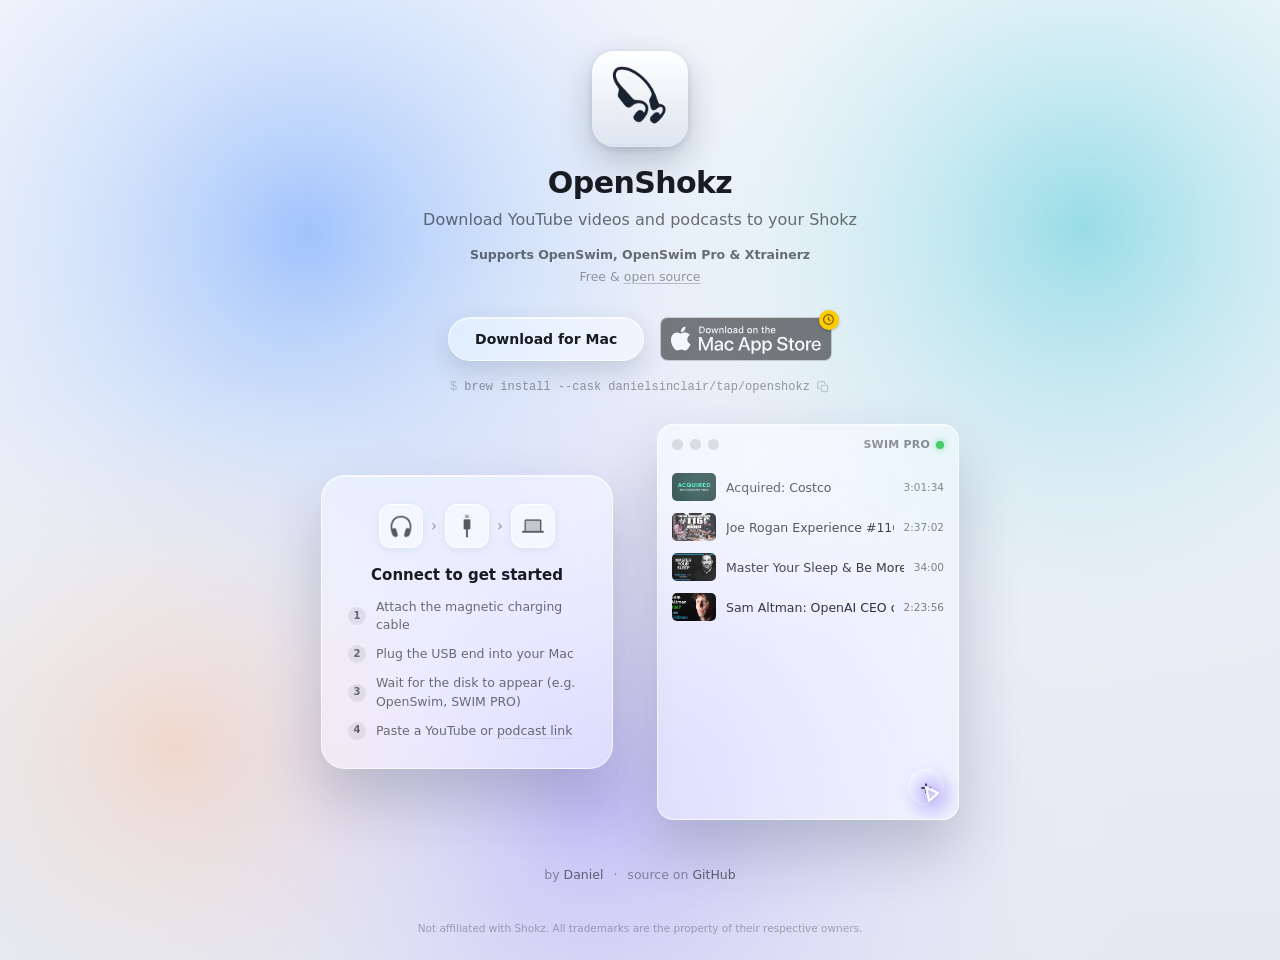
==== site/index.html @ 8e251806 "Initial commit" ====
<!DOCTYPE html>
<html lang="en">
<head>
  <meta charset="utf-8">
  <meta name="viewport" content="width=device-width, initial-scale=1">
  <title>OpenShokz — Download YouTube videos and podcasts to your Shokz</title>
  <meta name="description" content="Free, open-source Mac app that downloads YouTube videos and podcasts as audio and copies them to Shokz OpenSwim, OpenSwim Pro, and Xtrainerz swimming headphones over USB.">
  <link rel="canonical" href="https://danielsinclair.github.io/openshokz/">
  <meta name="theme-color" content="#eef1f6">
  <link rel="icon" type="image/png" href="assets/favicon-light.png" media="(prefers-color-scheme: light)">
  <link rel="icon" type="image/png" href="assets/favicon-dark.png" media="(prefers-color-scheme: dark)">
  <link rel="icon" type="image/png" href="assets/favicon.png">
  <link rel="apple-touch-icon" href="assets/icon-light.png">
  <meta property="og:type" content="website">
  <meta property="og:site_name" content="OpenShokz">
  <meta property="og:url" content="https://danielsinclair.github.io/openshokz/">
  <meta property="og:title" content="OpenShokz — YouTube and podcasts on your Shokz">
  <meta property="og:description" content="Download YouTube videos and podcasts to your Shokz swim headphones. Free and open source for macOS.">
  <meta property="og:image" content="https://danielsinclair.github.io/openshokz/assets/og.png">
  <meta property="og:image:width" content="1200">
  <meta property="og:image:height" content="630">
  <meta name="twitter:card" content="summary_large_image">
  <meta name="twitter:title" content="OpenShokz — YouTube and podcasts on your Shokz">
  <meta name="twitter:description" content="Download YouTube videos and podcasts to your Shokz swim headphones. Free and open source for macOS.">
  <meta name="twitter:image" content="https://danielsinclair.github.io/openshokz/assets/og.png">
  <meta name="twitter:creator" content="@_DanielSinclair">
  <link rel="stylesheet" href="styles.css">
  <script type="application/ld+json">
  {
    "@context": "https://schema.org",
    "@type": "SoftwareApplication",
    "name": "OpenShokz",
    "operatingSystem": "macOS",
    "applicationCategory": "MultimediaApplication",
    "description": "Download YouTube videos and podcasts as audio to Shokz OpenSwim, OpenSwim Pro, and Xtrainerz swimming headphones.",
    "url": "https://danielsinclair.github.io/openshokz/",
    "downloadUrl": "https://github.com/DanielSinclair/openshokz/releases/latest",
    "offers": { "@type": "Offer", "price": "0", "priceCurrency": "USD" },
    "author": {
      "@type": "Person",
      "name": "Daniel Sinclair",
      "url": "https://danielsinclair.me"
    }
  }
  </script>
</head>
<body>
  <canvas id="bg" aria-hidden="true"></canvas>
  <canvas id="fx" aria-hidden="true"></canvas>

  <div class="fold">
  <main>
    <header>
      <picture>
        <source srcset="assets/icon.png" media="(prefers-color-scheme: dark)">
        <img class="icon" src="assets/icon-light.png" alt="" width="96" height="96">
      </picture>
      <h1>OpenShokz</h1>
      <p class="tagline">Download YouTube videos and&nbsp;podcasts<br class="br-mobile"> to your&nbsp;Shokz</p>
      <p class="subline subline-models">Supports OpenSwim, OpenSwim&nbsp;Pro &amp; Xtrainerz</p>
      <p class="subline">Free &amp; <a href="https://github.com/DanielSinclair/openshokz">open&nbsp;source</a></p>
    </header>

    <nav class="actions" aria-label="Get OpenShokz">
      <span class="action-col">
        <a class="button" data-glass
           href="https://github.com/DanielSinclair/openshokz/releases/latest"
           title="Requires an Apple silicon Mac">
          Download for&nbsp;Mac
        </a>
      </span>
      <!-- Coming soon: not yet on the Mac App Store. -->
      <span class="badge is-soon" title="In the name of App Review, we pray"
            aria-label="Mac App Store — coming soon" role="img">
        <img src="assets/mac-app-store-badge.svg" alt="" height="44">
        <span class="soon-badge" aria-hidden="true">
          <svg viewBox="0 0 24 24" width="13" height="13">
            <circle cx="12" cy="12" r="9" fill="none" stroke="currentColor" stroke-width="2"/>
            <path d="M12 7.5 V12 L15 14" fill="none" stroke="currentColor" stroke-width="2"
                  stroke-linecap="round" stroke-linejoin="round"/>
          </svg>
        </span>
      </span>
    </nav>
    <button class="brew" id="brewCmd" type="button" aria-label="Copy Homebrew install command">
      <span class="brew-prompt" aria-hidden="true">$</span>
      <code>brew install --cask danielsinclair/tap/openshokz</code>
      <span class="brew-icon" aria-hidden="true">
        <svg class="ic ic-copy" viewBox="0 0 24 24" width="14" height="14">
          <rect x="9" y="9" width="11" height="11" rx="2.4" fill="none" stroke="currentColor" stroke-width="1.8"/>
          <path d="M6 15 H5 A2 2 0 0 1 3 13 V5 A2 2 0 0 1 5 3 H13 A2 2 0 0 1 15 5 V6"
                fill="none" stroke="currentColor" stroke-width="1.8" stroke-linecap="round"/>
        </svg>
        <svg class="ic ic-check" viewBox="0 0 24 24" width="14" height="14">
          <path d="M5 12.5 L10 17.5 L19 7" fill="none" stroke="currentColor"
                stroke-width="2.2" stroke-linecap="round" stroke-linejoin="round"/>
        </svg>
      </span>
    </button>

    <section class="hero">
      <div class="howto-stage">
      <aside class="howto" aria-label="How to connect">
        <div class="devices" aria-hidden="true">
          <span class="device"><i class="sfi" style="--sf: url(assets/sf/headphones.png)"></i></span>
          <span class="chev" aria-hidden="true">›</span>
          <span class="device"><i class="sfi" style="--sf: url(assets/sf/cable-connector.png)"></i></span>
          <span class="chev" aria-hidden="true">›</span>
          <span class="device"><i class="sfi" style="--sf: url(assets/sf/laptopcomputer.png)"></i></span>
        </div>
        <h2>Connect to get started</h2>
        <ol>
          <li><span class="step-num">1</span>Attach the magnetic charging cable</li>
          <li><span class="step-num">2</span>Plug the USB end into your Mac</li>
          <li><span class="step-num">3</span>Wait for the disk to appear (e.g. OpenSwim, SWIM&nbsp;PRO)</li>
          <li><span class="step-num">4</span><span class="step-text">Paste a YouTube or
            <span class="tip-anchor" tabindex="0">podcast&nbsp;link<span class="tip-underline" aria-hidden="true"></span>
              <span class="svc-tip" role="tooltip">
                <span class="svc-tip-title">Supported links</span>
                <span class="svc"><i class="svc-ic" style="--c:#ff0000">▶</i><span class="svc-name">YouTube</span><em>youtube.com/watch?v=ID</em></span>
                <span class="svc"><i class="svc-ic" style="--c:#a855f7">◉</i><span class="svc-name">Apple&nbsp;Podcasts</span><em>podcasts.apple.com/podcast?i=ID</em></span>
                <span class="svc"><i class="svc-ic" style="--c:#1db954">♫</i><span class="svc-name">Spotify</span><em>open.spotify.com/episode/ID</em></span>
                <span class="svc"><i class="svc-ic" style="--c:#fc7e0f">◐</i><span class="svc-name">Overcast</span><em>overcast.fm/+ID</em></span>
                <span class="svc"><i class="svc-ic" style="--c:#f43e37">●</i><span class="svc-name">Pocket&nbsp;Casts</span><em>pca.st/episode/ID</em></span>
                <span class="svc"><i class="svc-ic" style="--c:#00aecd">◒</i><span class="svc-name">Castro</span><em>castro.fm/episode/ID</em></span>
                <span class="svc"><i class="svc-ic" style="--c:#f55b23">◆</i><span class="svc-name">Castbox</span><em>castbox.fm/episode/ID</em></span>
                <span class="svc"><i class="svc-ic" style="--c:#c0272d">▮</i><span class="svc-name">iHeart</span><em>iheart.com/podcast/ID</em></span>
                <span class="svc"><i class="svc-ic" style="--c:#5b6ee1">◈</i><span class="svc-name">Player&nbsp;FM</span><em>player.fm/series/ID</em></span>
                <span class="svc"><i class="svc-ic" style="--c:#1f8a4c">◑</i><span class="svc-name">Podbean</span><em>podbean.com/e/ID</em></span>
                <span class="svc"><i class="svc-ic" style="--c:#e94b35">◇</i><span class="svc-name">Podcast&nbsp;Addict</span><em>podcastaddict.com/episode/ID</em></span>
                <span class="svc"><i class="svc-ic" style="--c:#5b6470">♪</i><span class="svc-name">Direct&nbsp;file</span><em>example.com/podcast.mp3</em></span>
              </span>
            </span></span>
          </li>
        </ol>
      </aside>
      </div>

      <div class="card-stage">
        <div class="app-card" id="appCard" aria-label="OpenShokz app demo">
          <div class="titlebar">
            <span class="dots" aria-hidden="true"><i></i><i></i><i></i></span>
            <span class="status"><span class="status-name">SWIM PRO</span><span class="status-dot" aria-hidden="true"></span></span>
          </div>
          <ul class="rows" id="rowList"></ul>
          <div class="addbar" id="addBar">
            <span class="addfield" id="addField" aria-hidden="true"><span class="addtext" id="addText"></span><span class="caret"></span></span>
            <button class="send" id="sendBtn" tabindex="-1" aria-hidden="true">
              <svg viewBox="0 0 24 24"><circle cx="12" cy="12" r="10" fill="#232a36" opacity="0.9"/><path d="M12 16.5 L12 8 M8.5 11.5 L12 8 L15.5 11.5" stroke="#f4f6fa" stroke-width="2" fill="none" stroke-linecap="round" stroke-linejoin="round"/></svg>
            </button>
            <button class="addbtn" id="addBtn" tabindex="-1" aria-hidden="true">+</button>
          </div>
          <div class="ctxmenu" id="ctxMenu" aria-hidden="true">
            <div class="ctxitem">Open on YouTube</div>
            <div class="ctxitem">Reveal in Finder</div>
            <div class="ctxsep"></div>
            <div class="ctxitem danger" id="ctxDelete">Delete</div>
          </div>
          <div class="democursor" id="demoCursor" aria-hidden="true">
            <span class="cursor-halo"></span>
            <svg class="cursor-glyph" viewBox="0 0 28 28" width="26" height="26">
              <path d="M8.5 6.5 L21.5 13 L12 21.5 Z"
                    fill="rgba(255,255,255,0.3)"
                    stroke="rgba(255,255,255,0.95)"
                    stroke-width="2.4"
                    stroke-linejoin="round"/>
            </svg>
          </div>
        </div>
      </div>
    </section>
  </main>

  <footer>
    <p>
      by <a href="https://x.com/_DanielSinclair">Daniel</a>
      <span aria-hidden="true">·</span>
      source on <a href="https://github.com/DanielSinclair/openshokz">GitHub</a>
    </p>
  </footer>
  </div>

  <p class="disclaimer">Not affiliated with Shokz. All trademarks are the property of their respective&nbsp;owners.</p>

  <script type="module" src="glass.js"></script>
  <script type="module" src="demo.js"></script>
  <script type="module" src="pet.js"></script>
</body>
</html>
---- site/styles.css ----
/* OpenShokz landing — light mode, liquid glass. */

* { box-sizing: border-box; margin: 0; padding: 0; }

:root {
  --text: #171b22;
  --text-secondary: rgba(23, 27, 34, 0.62);
  --text-tertiary: rgba(23, 27, 34, 0.42);
  --card-text: rgba(23, 27, 34, 0.92);
  --card-text-secondary: rgba(23, 27, 34, 0.55);
}

html, body { height: 100%; }

body {
  font-family: -apple-system, BlinkMacSystemFont, "SF Pro Text", "Segoe UI", system-ui, sans-serif;
  color: var(--text);
  background: #eef1f6;
  -webkit-font-smoothing: antialiased;
  display: flex;
  flex-direction: column;
  align-items: center;
  overflow-x: hidden;
}

/* The first screen: fills exactly one viewport so the disclaimer below it
   sits just past the fold — one short scroll reveals it. */
.fold {
  width: 100%;
  min-height: 100svh;
  display: flex;
  flex-direction: column;
  align-items: center;
}

/* Both canvases anchor to the document (not the viewport) so they scroll on
   the compositor together with the content — glass can never lag the text. */
#bg {
  position: absolute;
  top: 0;
  left: 0;
  width: 100%;
  height: 100vh; /* real height set from JS (document height) */
  z-index: -2;
}

/* WebGPU liquid-glass layer: background + glass composited by liquid-dom. */
#fx {
  position: absolute;
  top: 0;
  left: 0;
  width: 100%;
  height: 100vh; /* real height set from JS (document height) */
  z-index: -1;
  opacity: 0;
  transition: opacity 0.4s ease;
  pointer-events: none;
}

html.liquid #fx { opacity: 1; }

main {
  flex: 1;
  width: 100%;
  display: flex;
  flex-direction: column;
  align-items: center;
  justify-content: center;
  gap: 30px;
  padding: 24px 24px 10px;
  text-align: center;
}

header {
  width: 100%;
  display: flex;
  flex-direction: column;
  align-items: center;
}

header h1 { margin-top: 14px; }

.icon {
  width: 96px;
  height: 96px;
  border-radius: 22px;
  box-shadow:
    0 2px 6px rgba(20, 30, 50, 0.12),
    0 14px 34px rgba(20, 30, 50, 0.22);
}

h1 {
  font-size: 30px;
  font-weight: 650;
  letter-spacing: -0.02em;
}

.tagline {
  font-size: 16px;
  line-height: 1.5;
  color: var(--text-secondary);
  max-width: min(30em, 100%);
  margin-top: 8px;
}

.subline {
  font-size: 12.5px;
  line-height: 1.5;
  color: var(--text-tertiary);
  max-width: 100%;
  margin-top: 3px;
}

.subline-models {
  margin-top: 14px;
  font-weight: 590;
  color: var(--text-secondary);
}

.subline a {
  color: inherit;
  text-decoration: underline;
  text-underline-offset: 2px;
  text-decoration-color: rgba(23, 27, 34, 0.25);
}

.subline a:hover { color: var(--text); }

.actions {
  width: 100%;
  display: flex;
  flex-wrap: wrap;
  align-items: flex-start;
  justify-content: center;
  gap: 16px;
}

.action-col {
  display: flex;
  flex-direction: column;
  align-items: center;
  gap: 7px;
}


.button {
  display: inline-flex;
  align-items: center;
  justify-content: center;
  height: 44px;
  padding: 0 26px;
  border-radius: 22px;
  font-size: 14px;
  font-weight: 590;
  color: var(--text);
  text-decoration: none;
  transition: transform 0.15s ease;
}

/* No transform on hover: the button is data-glass, and moving it makes the
   WebGPU glass panel lag behind the element (a shifting white shadow). Cue the
   hover by lightening instead — the panel stays perfectly aligned. */
.button:hover { background: rgba(255, 255, 255, 0.62); }

.badge { display: inline-flex; }
.badge img { display: block; height: 44px; width: auto; }

/* Mac App Store: not shipped yet — dim the badge and pin a corner label. */
.badge.is-soon {
  position: relative;
  cursor: default;
}
.badge.is-soon img {
  filter: grayscale(1);
  opacity: 0.5;
}
.soon-badge {
  position: absolute;
  top: -7px;
  right: -7px;
  display: inline-flex;
  align-items: center;
  justify-content: center;
  width: 20px;
  height: 20px;
  border-radius: 999px;
  /* Apple system yellow — the App Store "in review / pending" cue. */
  color: #7a5c00;
  background: #ffcc00;
  box-shadow: 0 1px 3px rgba(0, 0, 0, 0.25);
}
.soon-badge svg { display: block; }

/* CSS glass — the everywhere-fallback. When the WebGPU liquid layer is live,
   these panels go transparent and the canvas renders the glass instead. */
[data-glass] {
  background: rgba(255, 255, 255, 0.44);
  -webkit-backdrop-filter: blur(18px) saturate(1.6);
  backdrop-filter: blur(18px) saturate(1.6);
  border: 1px solid rgba(255, 255, 255, 0.65);
  box-shadow:
    inset 0 1px 0 rgba(255, 255, 255, 0.6),
    0 10px 26px rgba(30, 45, 70, 0.16);
}

html.liquid [data-glass] {
  background: transparent;
  border-color: transparent;
  box-shadow: none;
  -webkit-backdrop-filter: none;
  backdrop-filter: none;
}

html.liquid .button:hover { background: rgba(255, 255, 255, 0.25); }

/* Homebrew one-liner: click to copy. */
.brew {
  display: inline-flex;
  align-items: center;
  gap: 7px;
  margin-top: -11px;
  border: none;
  background: none;
  font-size: 12px;
  color: var(--text-tertiary);
  cursor: pointer;
  font-family: ui-monospace, "SF Mono", SFMono-Regular, Menlo, monospace;
}

/* The `$` prompt gap is the natural spacing; the tap-name code hugs the
   copy icon directly after it. */
.brew code { margin-right: -1px; }

.brew:hover { color: var(--text-secondary); }

.brew .brew-prompt { opacity: 0.5; }

/* Copy → check swap on click. Both glyphs share a fixed box; the check
   springs in as the copy icon fades out. */
.brew .brew-icon {
  position: relative;
  flex: none;
  width: 14px;
  height: 14px;
}
.brew .brew-icon .ic {
  position: absolute;
  inset: 0;
  transition: opacity 0.18s ease, transform 0.18s cubic-bezier(0.2, 1.4, 0.4, 1);
}
.brew .ic-copy { opacity: 0.55; }
.brew:hover .ic-copy { opacity: 0.9; }
.brew .ic-check {
  opacity: 0;
  transform: scale(0.4);
  color: #1f8a4c;
}
.brew.copied .ic-copy { opacity: 0; transform: scale(0.4); }
.brew.copied .ic-check { opacity: 1; transform: scale(1); }

/* ---------------------------------------------------------------- hero */

.hero {
  width: 100%;
  display: flex;
  flex-wrap: wrap;
  align-items: center;
  justify-content: center;
  gap: 44px;
}

/* Own perspective stage, centered on the card — mirrors .card-stage so the
   3D wobble matches the demo card exactly. */
.howto-stage {
  perspective: 1100px;
  /* Above the demo card so the podcast popover (which extends past the card's
     right edge) is never covered by it. */
  position: relative;
  z-index: 5;
}

/* How-to: replica of the app's connect guide. CSS glass (NOT data-glass) so
   the whole card — glass and content — tilts together in 3D, identical to the
   demo card. The WebGPU flat-glass layer can't rotate, so it's not used here. */
.howto {
  width: 292px;
  border-radius: 24px;
  padding: 28px 26px;
  text-align: center;
  background: rgba(255, 255, 255, 0.4);
  -webkit-backdrop-filter: blur(26px) saturate(1.6);
  backdrop-filter: blur(26px) saturate(1.6);
  border: 1px solid rgba(255, 255, 255, 0.65);
  box-shadow:
    inset 0 1px 0 rgba(255, 255, 255, 0.6),
    0 30px 60px rgba(30, 45, 70, 0.22);
  transition: transform 0.45s cubic-bezier(0.2, 0.7, 0.3, 1);
  will-change: transform;
}
.howto:hover { transition: transform 0.12s ease-out; }

.devices {
  display: flex;
  align-items: center;
  justify-content: center;
  gap: 8px;
  margin-bottom: 18px;
}

.device {
  display: grid;
  place-items: center;
  width: 44px;
  height: 44px;
  border-radius: 12px;
  background: rgba(255, 255, 255, 0.5);
  border: 1px solid rgba(255, 255, 255, 0.7);
  box-shadow: 0 2px 8px rgba(30, 45, 70, 0.08);
}

/* The exact SF Symbols the app shows (headphones, cable.connector,
   laptopcomputer), exported as masks and tinted here. */
.device .sfi {
  display: block;
  width: 26px;
  height: 26px;
  background: rgba(23, 27, 34, 0.72);
  -webkit-mask: var(--sf) no-repeat center / contain;
  mask: var(--sf) no-repeat center / contain;
}

.chev {
  color: var(--text-tertiary);
  font-size: 15px;
}

.howto h2 {
  font-size: 15px;
  font-weight: 600;
  margin-bottom: 14px;
}

.howto ol {
  list-style: none;
  display: flex;
  flex-direction: column;
  gap: 11px;
  text-align: left;
}

.howto li {
  display: flex;
  align-items: center;
  gap: 10px;
  font-size: 12.5px;
  line-height: 1.45;
  color: var(--text-secondary);
}

.step-num {
  flex: none;
  display: grid;
  place-items: center;
  width: 18px;
  height: 18px;
  border-radius: 50%;
  background: rgba(23, 27, 34, 0.08);
  font-size: 10px;
  font-weight: 700;
  color: var(--text-secondary);
}

/* Podcast-link hint: hover/focus reveals a glass tooltip of supported services. */
.tip-anchor {
  position: relative;
  cursor: help;
  white-space: nowrap;
}
.tip-underline {
  position: absolute;
  left: 0;
  right: 0;
  bottom: -1px;
  border-bottom: 1px dotted rgba(23, 27, 34, 0.18);
}

.svc-tip {
  position: absolute;
  bottom: calc(100% + 12px);
  left: 50%;
  transform: translateX(-50%) translateY(6px);
  width: max-content;
  max-width: 92vw;
  padding: 12px 13px;
  border-radius: 16px;
  display: flex;
  flex-direction: column;
  gap: 3px;
  z-index: 100;
  opacity: 0;
  visibility: hidden;
  pointer-events: none;
  transition: opacity 0.16s ease, transform 0.16s ease;
  /* CSS-only glass — NOT data-glass: the WebGPU layer enumerates every
     [data-glass] element at init and would paint a phantom panel for this
     hidden tooltip. */
  background: rgba(255, 255, 255, 0.98);
  -webkit-backdrop-filter: blur(26px) saturate(1.7);
  backdrop-filter: blur(26px) saturate(1.7);
  border: 1px solid rgba(255, 255, 255, 0.7);
  box-shadow:
    inset 0 1px 0 rgba(255, 255, 255, 0.6),
    0 18px 40px rgba(30, 45, 70, 0.28);
}
/* Little pointer under the bubble. */
.svc-tip::after {
  content: "";
  position: absolute;
  top: 100%;
  left: 50%;
  transform: translateX(-50%) translateY(-5px) rotate(45deg);
  width: 12px;
  height: 12px;
  background: inherit;
  border-radius: 2px;
}
.tip-anchor:hover .svc-tip,
.tip-anchor:focus .svc-tip,
.tip-anchor:focus-within .svc-tip {
  opacity: 1;
  visibility: visible;
  transform: translateX(-50%) translateY(0);
}

.svc-tip-title {
  font-size: 10px;
  font-weight: 700;
  text-transform: uppercase;
  letter-spacing: 0.04em;
  color: var(--text-tertiary);
  margin-bottom: 4px;
}
.svc {
  display: flex;
  align-items: center;
  gap: 10px;
  font-size: 11.5px;
  font-weight: 560;
  color: var(--text);
  white-space: nowrap;
}
/* Fixed name column → every URL starts at the same x (left-aligned). */
.svc-name {
  flex: none;
  width: 116px;
}
.svc em {
  margin-left: 0;
  font-style: normal;
  font-size: 10px;
  font-weight: 500;
  color: rgba(23, 27, 34, 0.72);
  font-family: ui-monospace, "SF Mono", SFMono-Regular, Menlo, monospace;
}
.svc-ic {
  flex: none;
  display: grid;
  place-items: center;
  width: 17px;
  height: 17px;
  border-radius: 5px;
  font-size: 9px;
  font-style: normal;
  line-height: 1;
  color: #fff;
  background: var(--c, #5b6470);
}

/* ------------------------------------------------- app card (native) */

.card-stage {
  perspective: 1100px;
}

/* Resting 3D pose; straightens + enlarges under the pointer (demo.js). */
.app-card {
  position: relative;
  width: 302px;
  height: 396px;
  border-radius: 16px;
  overflow: hidden;
  text-align: left;
  background: rgba(255, 255, 255, 0.4);
  -webkit-backdrop-filter: blur(26px) saturate(1.6);
  backdrop-filter: blur(26px) saturate(1.6);
  border: 1px solid rgba(255, 255, 255, 0.65);
  box-shadow:
    inset 0 1px 0 rgba(255, 255, 255, 0.6),
    0 30px 60px rgba(30, 45, 70, 0.22);
  transition: transform 0.45s cubic-bezier(0.2, 0.7, 0.3, 1);
  will-change: transform;
}

.card-stage:hover .app-card { transition: transform 0.12s ease-out; }

/* Click pulse — pops out then settles. Uses the `scale` property so it
   composes with the JS-driven `transform` tilt instead of fighting it. */
@keyframes cardPop {
  0% { scale: 1; }
  38% { scale: 1.05; }
  100% { scale: 1; }
}
.app-card.pop,
.howto.pop { animation: cardPop 0.34s cubic-bezier(0.2, 0.7, 0.3, 1); }

/* Cursor-following sheen — glass highlight parallax. */
.app-card::after {
  content: "";
  position: absolute;
  inset: 0;
  pointer-events: none;
  background: radial-gradient(
    420px 300px at var(--sheen-x, 30%) var(--sheen-y, 10%),
    rgba(255, 255, 255, 0.35),
    rgba(255, 255, 255, 0) 60%
  );
}

.titlebar {
  display: flex;
  align-items: center;
  justify-content: space-between;
  padding: 13px 14px 8px;
}

.dots { display: flex; gap: 7px; }

.dots i {
  width: 11px;
  height: 11px;
  border-radius: 50%;
  background: rgba(23, 27, 34, 0.16);
}

.status {
  display: flex;
  align-items: center;
  gap: 6px;
}

.status-name {
  font-size: 11px;
  font-weight: 560;
  letter-spacing: 0.02em;
  color: var(--card-text-secondary);
}

.status-dot {
  width: 8px;
  height: 8px;
  border-radius: 50%;
  background: #34c759;
  box-shadow: 0 0 6px rgba(52, 199, 89, 0.7);
}

.rows {
  list-style: none;
  padding: 8px 6px 0;
}

.rows li {
  display: flex;
  align-items: center;
  gap: 10px;
  padding: 6px 8px;
  border-radius: 8px;
  height: 40px;
  overflow: hidden;
  transition: background 0.15s ease, height 0.3s ease, opacity 0.3s ease,
    padding 0.3s ease, transform 0.3s ease;
}

.rows li.hovered { background: rgba(23, 27, 34, 0.06); }

.rows li.removing {
  height: 0;
  opacity: 0;
  padding-top: 0;
  padding-bottom: 0;
  transform: translateX(14px);
}

.rows li.entering { animation: row-in 0.35s ease; }

.rows li.downloading { height: 54px; }

@keyframes row-in {
  from { opacity: 0; transform: translateY(-6px); }
  to { opacity: 1; transform: none; }
}

.thumb {
  flex: none;
  width: 44px;
  height: 28px;
  border-radius: 5px;
  object-fit: cover;
  background: rgba(23, 27, 34, 0.08);
}

.row-title {
  flex: 1;
  min-width: 0;
  font-size: 12.5px;
  font-weight: 510;
  color: var(--card-text);
  white-space: nowrap;
  overflow: hidden;
}

.row-dur {
  flex: none;
  font-size: 10.5px;
  color: var(--card-text-secondary);
  font-variant-numeric: tabular-nums;
}

/* Download-in-progress row */
.row-progress {
  flex: 1;
  min-width: 0;
  display: flex;
  flex-direction: column;
  gap: 5px;
}

.row-progress .row-title { flex: none; }

.row-status {
  font-size: 10px;
  color: var(--card-text-secondary);
}

.progress-track {
  height: 3px;
  border-radius: 2px;
  background: rgba(23, 27, 34, 0.12);
  overflow: hidden;
}

.progress-fill {
  height: 100%;
  width: 0%;
  border-radius: 2px;
  background: rgba(23, 27, 34, 0.6);
  transition: width 0.25s linear;
}

/* Add chrome: + button ↔ capsule field (mirrors the app's bottom bar). */
.addbar {
  position: absolute;
  right: 14px;
  bottom: 14px;
  left: 14px;
  display: flex;
  align-items: center;
  justify-content: flex-end;
  pointer-events: none;
}

.addbtn {
  width: 36px;
  height: 36px;
  border: 1px solid rgba(255, 255, 255, 0.7);
  border-radius: 50%;
  background: rgba(255, 255, 255, 0.5);
  color: var(--card-text);
  font-size: 19px;
  font-weight: 600;
  line-height: 1;
  display: grid;
  place-items: center;
  transition: opacity 0.2s ease;
}

.addfield {
  position: absolute;
  right: 0;
  height: 36px;
  width: 36px;
  border-radius: 18px;
  background: rgba(255, 255, 255, 0.55);
  border: 1px solid rgba(255, 255, 255, 0.75);
  display: flex;
  align-items: center;
  padding: 0 40px 0 14px;
  opacity: 0;
  overflow: hidden;
  transition: width 0.3s cubic-bezier(0.3, 0.8, 0.3, 1), opacity 0.2s ease;
}

.addbar.open .addfield { width: 100%; opacity: 1; }
.addbar.open .addbtn { opacity: 0; }

.addtext {
  font-size: 11.5px;
  color: var(--card-text);
  white-space: nowrap;
  overflow: hidden;
}

.addtext:empty + .caret::before {
  content: "Paste a YouTube link";
  color: var(--card-text-secondary);
  font-size: 11.5px;
}

.caret {
  display: inline-flex;
  align-items: center;
}

.addbar.open .caret::after {
  content: "";
  width: 1px;
  height: 14px;
  margin-left: 1px;
  background: rgba(23, 27, 34, 0.75);
  animation: blink 1s step-end infinite;
}

@keyframes blink { 50% { opacity: 0; } }

.send {
  position: absolute;
  right: 5px;
  width: 26px;
  height: 26px;
  border: none;
  background: none;
  color: var(--card-text);
  opacity: 0;
  transition: opacity 0.2s ease;
  display: grid;
  place-items: center;
}

.send svg { width: 22px; height: 22px; }

.addbar.open .send { opacity: 0.9; }

/* Context menu */
.ctxmenu {
  position: absolute;
  min-width: 150px;
  padding: 5px;
  border-radius: 9px;
  background: rgba(250, 251, 253, 0.9);
  -webkit-backdrop-filter: blur(14px);
  backdrop-filter: blur(14px);
  border: 1px solid rgba(23, 27, 34, 0.1);
  box-shadow: 0 12px 28px rgba(30, 45, 70, 0.22);
  opacity: 0;
  transform: scale(0.96);
  transform-origin: top left;
  transition: opacity 0.14s ease, transform 0.14s ease;
  pointer-events: none;
  z-index: 3;
}

.ctxmenu.open { opacity: 1; transform: none; }

.ctxitem {
  padding: 5px 10px;
  border-radius: 5px;
  font-size: 12px;
  color: var(--card-text);
}

.ctxitem.hovered { background: rgba(23, 27, 34, 0.07); }

.ctxitem.danger { color: #d93a30; }

.ctxsep {
  height: 1px;
  margin: 4px 8px;
  background: rgba(23, 27, 34, 0.1);
}

/* Demo cursor — ghost-mode pointer (translucent glass glyph + soft halo). */
.democursor {
  position: absolute;
  top: 0;
  left: 0;
  z-index: 4;
  pointer-events: none;
  transform: translate(150px, 340px);
  transition: transform 0.7s cubic-bezier(0.3, 0.1, 0.25, 1);
}

.cursor-halo {
  position: absolute;
  inset: -12px;
  border-radius: 50%;
  background: radial-gradient(
    circle,
    rgba(148, 128, 255, 0.5),
    rgba(148, 128, 255, 0.18) 55%,
    rgba(148, 128, 255, 0) 75%
  );
  filter: blur(5px);
  animation: halo-breathe 2.6s ease-in-out infinite;
  transition: opacity 0.15s ease, transform 0.15s ease;
}

@keyframes halo-breathe {
  0%, 100% { opacity: 0.75; transform: scale(1); }
  50% { opacity: 1; transform: scale(1.12); }
}

.cursor-glyph {
  position: relative;
  display: block;
  filter: drop-shadow(0 1px 3px rgba(80, 70, 160, 0.35));
  transition: transform 0.1s ease;
}

.democursor.clicking .cursor-glyph {
  transform: scale(0.84);
  transform-origin: 35% 30%;
}

.democursor.clicking .cursor-halo {
  opacity: 1;
  transform: scale(0.85);
}

/* ---------------------------------------------------------------- footer */

footer {
  padding: 10px 24px 18px;
  font-size: 12.5px;
  color: var(--text-tertiary);
  text-align: center;
}

/* Short laptop viewports: compress further so the footer stays on-screen. */
@media (max-height: 760px) {
  main { gap: 14px; padding-top: 14px; }
  .icon { width: 72px; height: 72px; border-radius: 17px; }
  h1 { font-size: 26px; }
  .app-card { height: 372px; }
}

/* Tagline breaks after "podcasts" only on narrow screens. */
.br-mobile { display: none; }

/* -------------------------------------------------------------- mobile web */
@media (max-width: 640px) {
  .br-mobile { display: inline; }

  /* Just the live demo — hide the connect-guide replica. */
  .howto-stage { display: none; }
  .hero { gap: 0; }

  /* Demo-only hero on phones: the desktop DMG, the "coming soon" App Store
     badge, and the brew one-liner all drop out. */
  .actions,
  .brew { display: none; }

  /* Keep the trademark line to a single row. */
  .disclaimer {
    white-space: nowrap;
    font-size: clamp(6px, 2.15vw, 10.5px);
    padding-left: 12px;
    padding-right: 12px;
  }
}

footer a {
  color: var(--text-secondary);
  text-decoration: none;
}

footer a:hover { color: var(--text); }

/* Below the fold by design — a short scroll past the first screen reveals it. */
.disclaimer {
  width: 100%;
  padding: 22px 24px 26px;
  font-size: 10.5px;
  color: rgba(23, 27, 34, 0.32);
  max-width: 56em;
  margin-left: auto;
  margin-right: auto;
  text-align: center;
}

footer span { margin: 0 6px; }

@media (prefers-reduced-motion: reduce) {
  #fx, .button, .app-card, .democursor { transition: none; }
  .democursor { display: none; }
}

/* ------------------------------------------- easter egg: swim lane */

.swim-lane {
  position: fixed;
  top: 0;
  bottom: 0;
  right: 12px;
  width: 104px;
  z-index: 1;
  pointer-events: none;
  opacity: 0;
  transition: opacity 0.45s ease;
  background: rgba(130, 165, 220, 0.05);
}

.swim-lane.visible { opacity: 1; }

/* Lane ropes: retro red/orange floats. */
.swim-lane::before,
.swim-lane::after {
  content: "";
  position: absolute;
  top: 0;
  bottom: 0;
  width: 5px;
  background: repeating-linear-gradient(
    180deg,
    rgba(105, 125, 165, 0.5) 0 16px,
    rgba(255, 255, 255, 0.75) 16px 22px
  );
  opacity: 0.4;
}

.swim-lane::before { left: 0; }
.swim-lane::after { right: 0; }

.swimmer {
  position: absolute;
  left: 50%;
  margin-left: -42px;
  width: 84px;
  height: 96px;
  image-rendering: pixelated;
  will-change: transform;
  filter: drop-shadow(0 2px 3px rgba(40, 70, 140, 0.25));
}

@media (prefers-reduced-motion: reduce) {
  .swim-lane { display: none; }
}
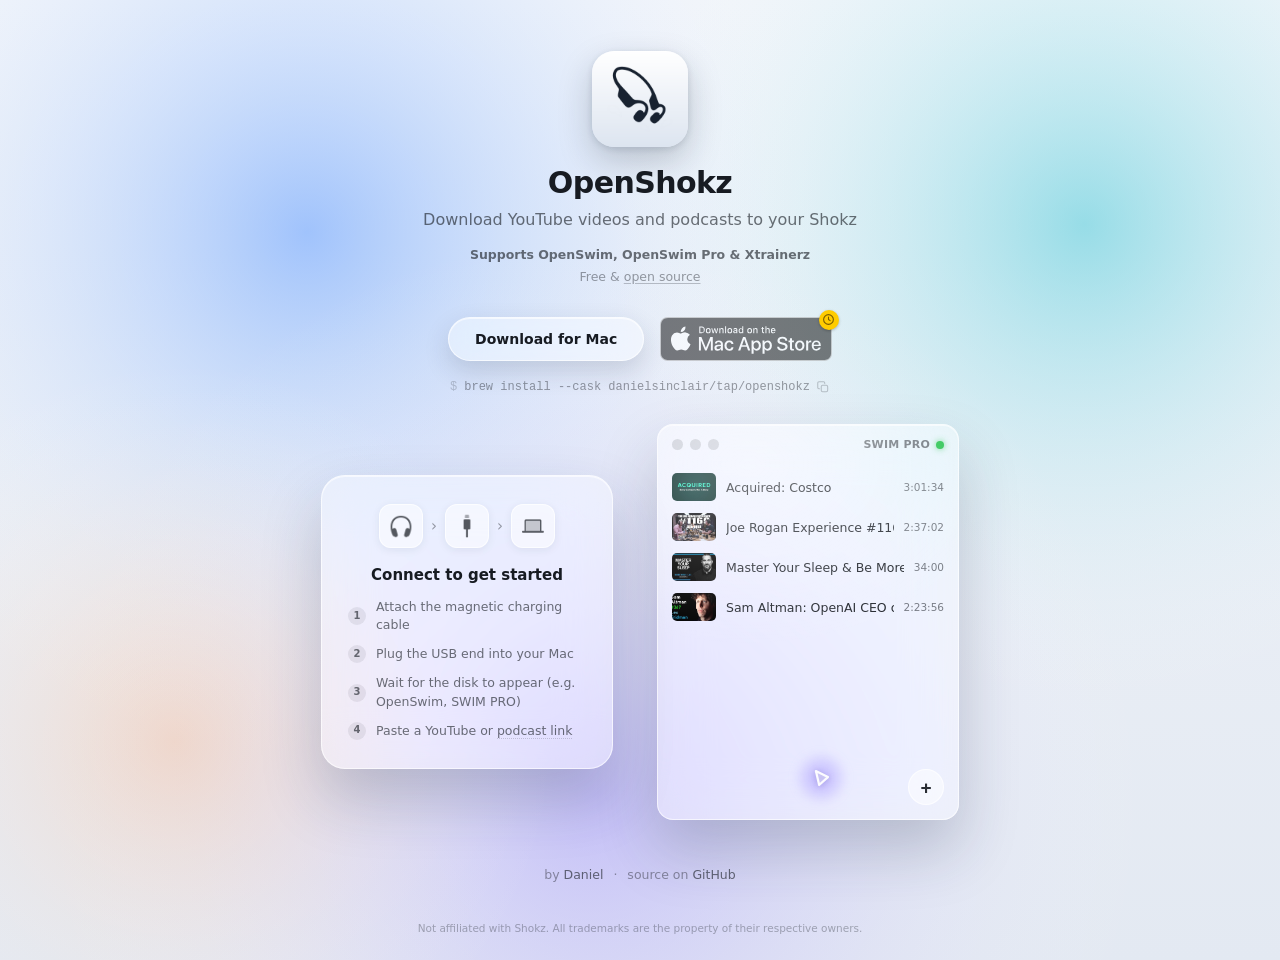
==== commit cc12ac9d: "Add PostHog web analytics to landing site Initialize PostHog in index.html with the project token so" ====
--- a/site/index.html
+++ b/site/index.html
@@ -42,6 +42,13 @@
       "url": "https://danielsinclair.me"
     }
   }
+  </script>
+  <script>
+    !function(t,e){var o,n,p,r;e.__SV||(window.posthog=e,e._i=[],e.init=function(i,s,a){function g(t,e){var o=e.split(".");2==o.length&&(t=t[o[0]],e=o[1]),t[e]=function(){t.push([e].concat(Array.prototype.slice.call(arguments,0)))}}(p=t.createElement("script")).type="text/javascript",p.crossOrigin="anonymous",p.async=!0,p.src=s.api_host.replace(".i.posthog.com","-assets.i.posthog.com")+"/static/array.js",(r=t.getElementsByTagName("script")[0]).parentNode.insertBefore(p,r);var u=e;for(void 0!==a?u=e[a]=[]:a="posthog",u.people=u.people||[],u.toString=function(t){var e="posthog";return"posthog"!==a&&(e+="."+a),t||(e+=" (stub)"),e},u.people.toString=function(){return u.toString(1)+".people (stub)"},o="init capture register register_once register_for_session unregister unregister_for_session getFeatureFlag getFeatureFlagResult isFeatureEnabled reloadFeatureFlags updateEarlyAccessFeatureEnrollment getEarlyAccessFeatures on onFeatureFlags onSessionId getSurveys getActiveMatchingSurveys renderSurvey canRenderSurvey getNextSurveyStep identify setPersonProperties group resetGroups setPersonPropertiesForFlags resetPersonPropertiesForFlags setGroupPropertiesForFlags resetGroupPropertiesForFlags reset get_distinct_id getGroups get_session_id get_session_replay_url alias set_config startSessionRecording stopSessionRecording sessionRecordingStarted captureException loadToolbar get_property getSessionProperty createPersonProfile opt_in_capturing opt_out_capturing has_opted_in_capturing has_opted_out_capturing clear_opt_in_out_capturing debug".split(" "),n=0;n<o.length;n++)g(u,o[n]);e._i.push([i,s,a])},e.__SV=1)}(document,window.posthog||[]);
+    posthog.init('phc_yxcEC9WysLJN5XQG24Di4Ky8XKmK6KXDbqj4zWBmhpko', {
+      api_host: 'https://us.i.posthog.com',
+      defaults: '2026-05-30'
+    });
   </script>
 </head>
 <body>
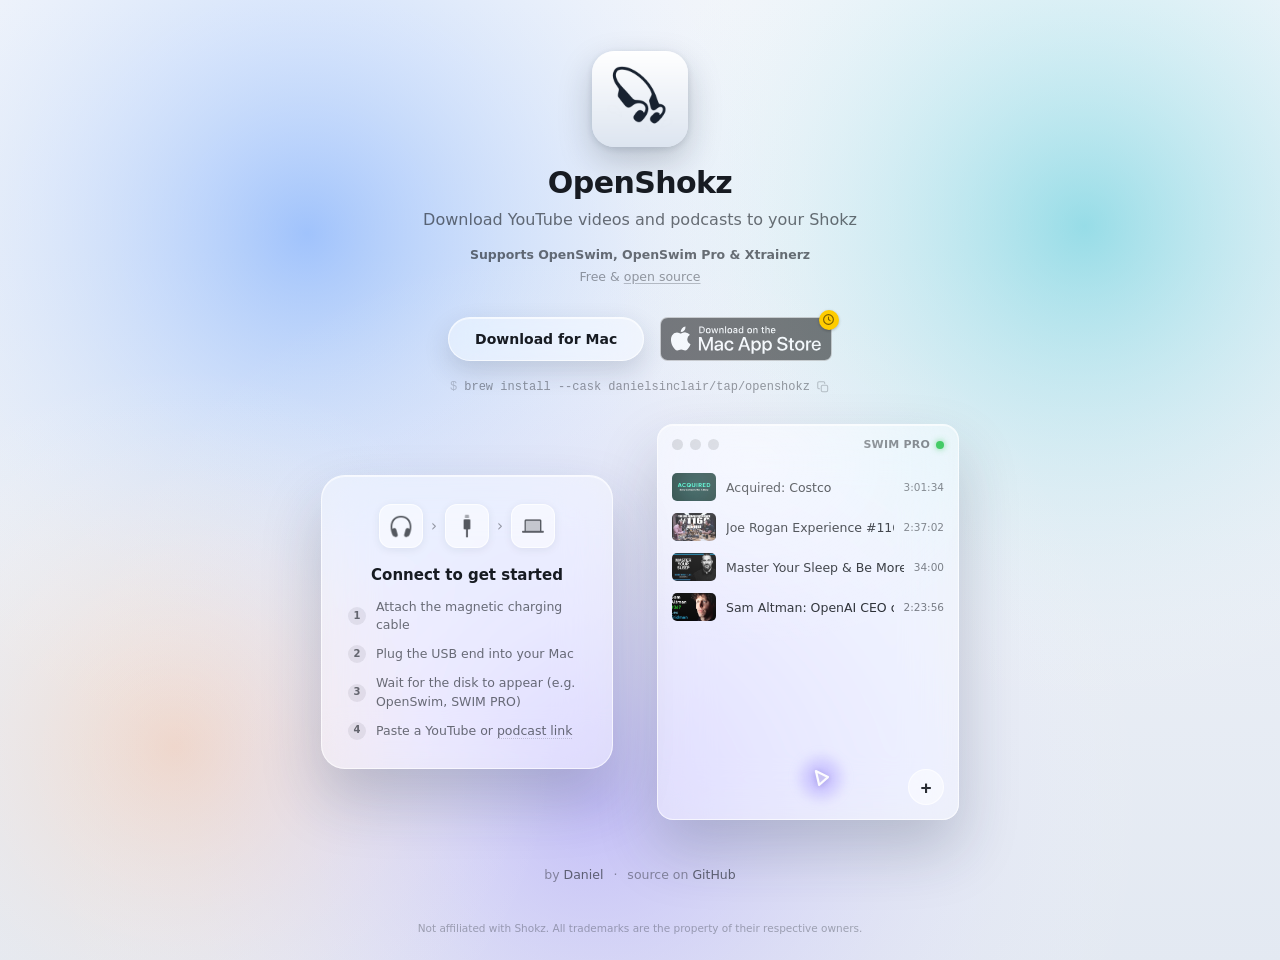
==== commit 2e72821e: "Tag PostHog events with project and full site URL Register openshokz as a super property on every ev" ====
--- a/site/index.html
+++ b/site/index.html
@@ -47,7 +47,13 @@
     !function(t,e){var o,n,p,r;e.__SV||(window.posthog=e,e._i=[],e.init=function(i,s,a){function g(t,e){var o=e.split(".");2==o.length&&(t=t[o[0]],e=o[1]),t[e]=function(){t.push([e].concat(Array.prototype.slice.call(arguments,0)))}}(p=t.createElement("script")).type="text/javascript",p.crossOrigin="anonymous",p.async=!0,p.src=s.api_host.replace(".i.posthog.com","-assets.i.posthog.com")+"/static/array.js",(r=t.getElementsByTagName("script")[0]).parentNode.insertBefore(p,r);var u=e;for(void 0!==a?u=e[a]=[]:a="posthog",u.people=u.people||[],u.toString=function(t){var e="posthog";return"posthog"!==a&&(e+="."+a),t||(e+=" (stub)"),e},u.people.toString=function(){return u.toString(1)+".people (stub)"},o="init capture register register_once register_for_session unregister unregister_for_session getFeatureFlag getFeatureFlagResult isFeatureEnabled reloadFeatureFlags updateEarlyAccessFeatureEnrollment getEarlyAccessFeatures on onFeatureFlags onSessionId getSurveys getActiveMatchingSurveys renderSurvey canRenderSurvey getNextSurveyStep identify setPersonProperties group resetGroups setPersonPropertiesForFlags resetPersonPropertiesForFlags setGroupPropertiesForFlags resetGroupPropertiesForFlags reset get_distinct_id getGroups get_session_id get_session_replay_url alias set_config startSessionRecording stopSessionRecording sessionRecordingStarted captureException loadToolbar get_property getSessionProperty createPersonProfile opt_in_capturing opt_out_capturing has_opted_in_capturing has_opted_out_capturing clear_opt_in_out_capturing debug".split(" "),n=0;n<o.length;n++)g(u,o[n]);e._i.push([i,s,a])},e.__SV=1)}(document,window.posthog||[]);
     posthog.init('phc_yxcEC9WysLJN5XQG24Di4Ky8XKmK6KXDbqj4zWBmhpko', {
       api_host: 'https://us.i.posthog.com',
-      defaults: '2026-05-30'
+      defaults: '2026-05-30',
+      loaded: function (posthog) {
+        posthog.register({
+          project: 'openshokz',
+          site_url: window.location.href,
+        });
+      },
     });
   </script>
 </head>
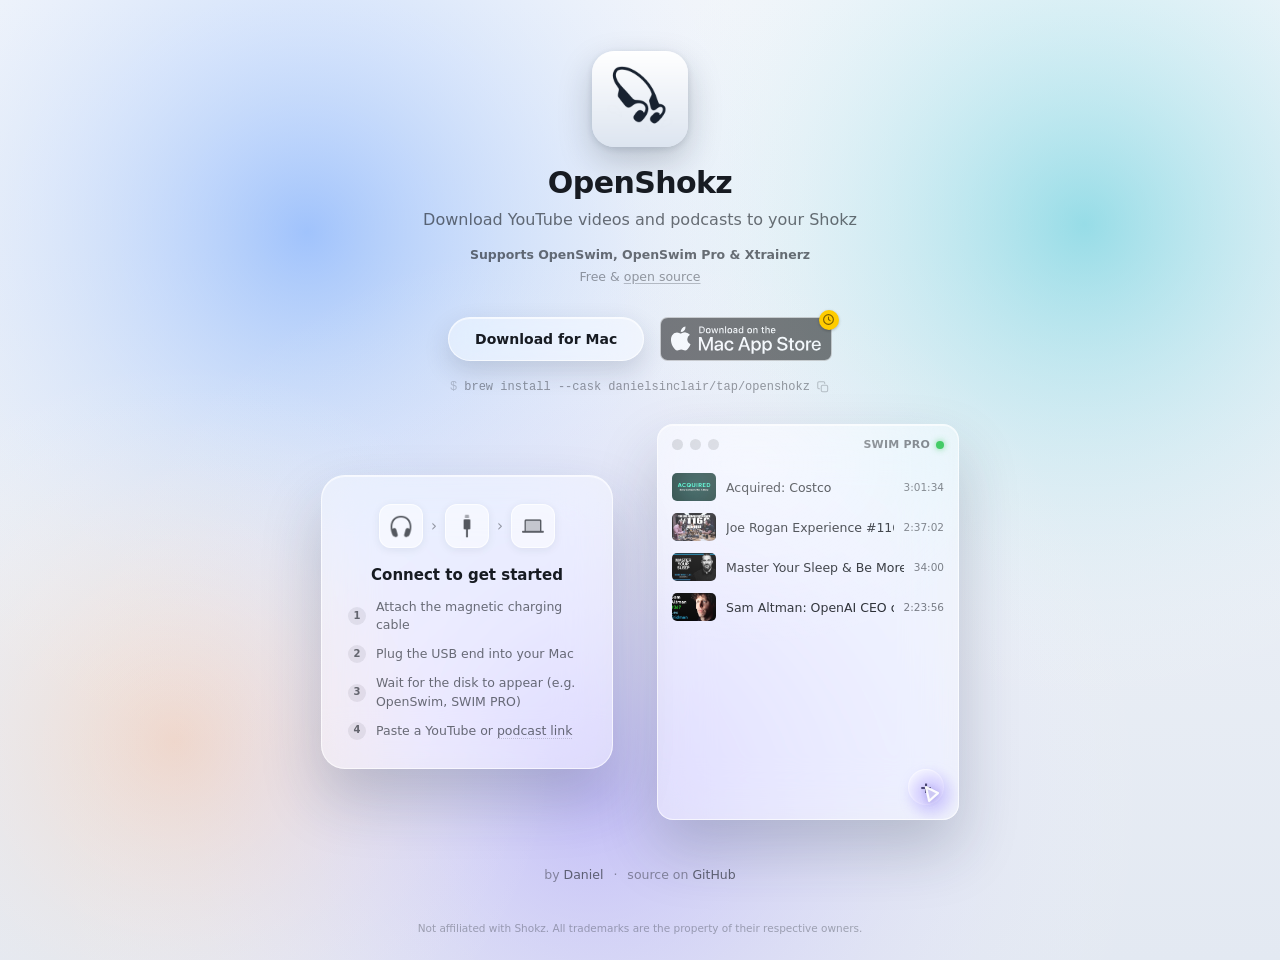
==== commit dcad6a01: "Move PostHog setup into first-party analytics.js source Keep analytics out of index.html and vendore" ====
--- a/site/index.html
+++ b/site/index.html
@@ -43,19 +43,7 @@
     }
   }
   </script>
-  <script>
-    !function(t,e){var o,n,p,r;e.__SV||(window.posthog=e,e._i=[],e.init=function(i,s,a){function g(t,e){var o=e.split(".");2==o.length&&(t=t[o[0]],e=o[1]),t[e]=function(){t.push([e].concat(Array.prototype.slice.call(arguments,0)))}}(p=t.createElement("script")).type="text/javascript",p.crossOrigin="anonymous",p.async=!0,p.src=s.api_host.replace(".i.posthog.com","-assets.i.posthog.com")+"/static/array.js",(r=t.getElementsByTagName("script")[0]).parentNode.insertBefore(p,r);var u=e;for(void 0!==a?u=e[a]=[]:a="posthog",u.people=u.people||[],u.toString=function(t){var e="posthog";return"posthog"!==a&&(e+="."+a),t||(e+=" (stub)"),e},u.people.toString=function(){return u.toString(1)+".people (stub)"},o="init capture register register_once register_for_session unregister unregister_for_session getFeatureFlag getFeatureFlagResult isFeatureEnabled reloadFeatureFlags updateEarlyAccessFeatureEnrollment getEarlyAccessFeatures on onFeatureFlags onSessionId getSurveys getActiveMatchingSurveys renderSurvey canRenderSurvey getNextSurveyStep identify setPersonProperties group resetGroups setPersonPropertiesForFlags resetPersonPropertiesForFlags setGroupPropertiesForFlags resetGroupPropertiesForFlags reset get_distinct_id getGroups get_session_id get_session_replay_url alias set_config startSessionRecording stopSessionRecording sessionRecordingStarted captureException loadToolbar get_property getSessionProperty createPersonProfile opt_in_capturing opt_out_capturing has_opted_in_capturing has_opted_out_capturing clear_opt_in_out_capturing debug".split(" "),n=0;n<o.length;n++)g(u,o[n]);e._i.push([i,s,a])},e.__SV=1)}(document,window.posthog||[]);
-    posthog.init('phc_yxcEC9WysLJN5XQG24Di4Ky8XKmK6KXDbqj4zWBmhpko', {
-      api_host: 'https://us.i.posthog.com',
-      defaults: '2026-05-30',
-      loaded: function (posthog) {
-        posthog.register({
-          project: 'openshokz',
-          site_url: window.location.href,
-        });
-      },
-    });
-  </script>
+  <script src="analytics.js"></script>
 </head>
 <body>
   <canvas id="bg" aria-hidden="true"></canvas>
